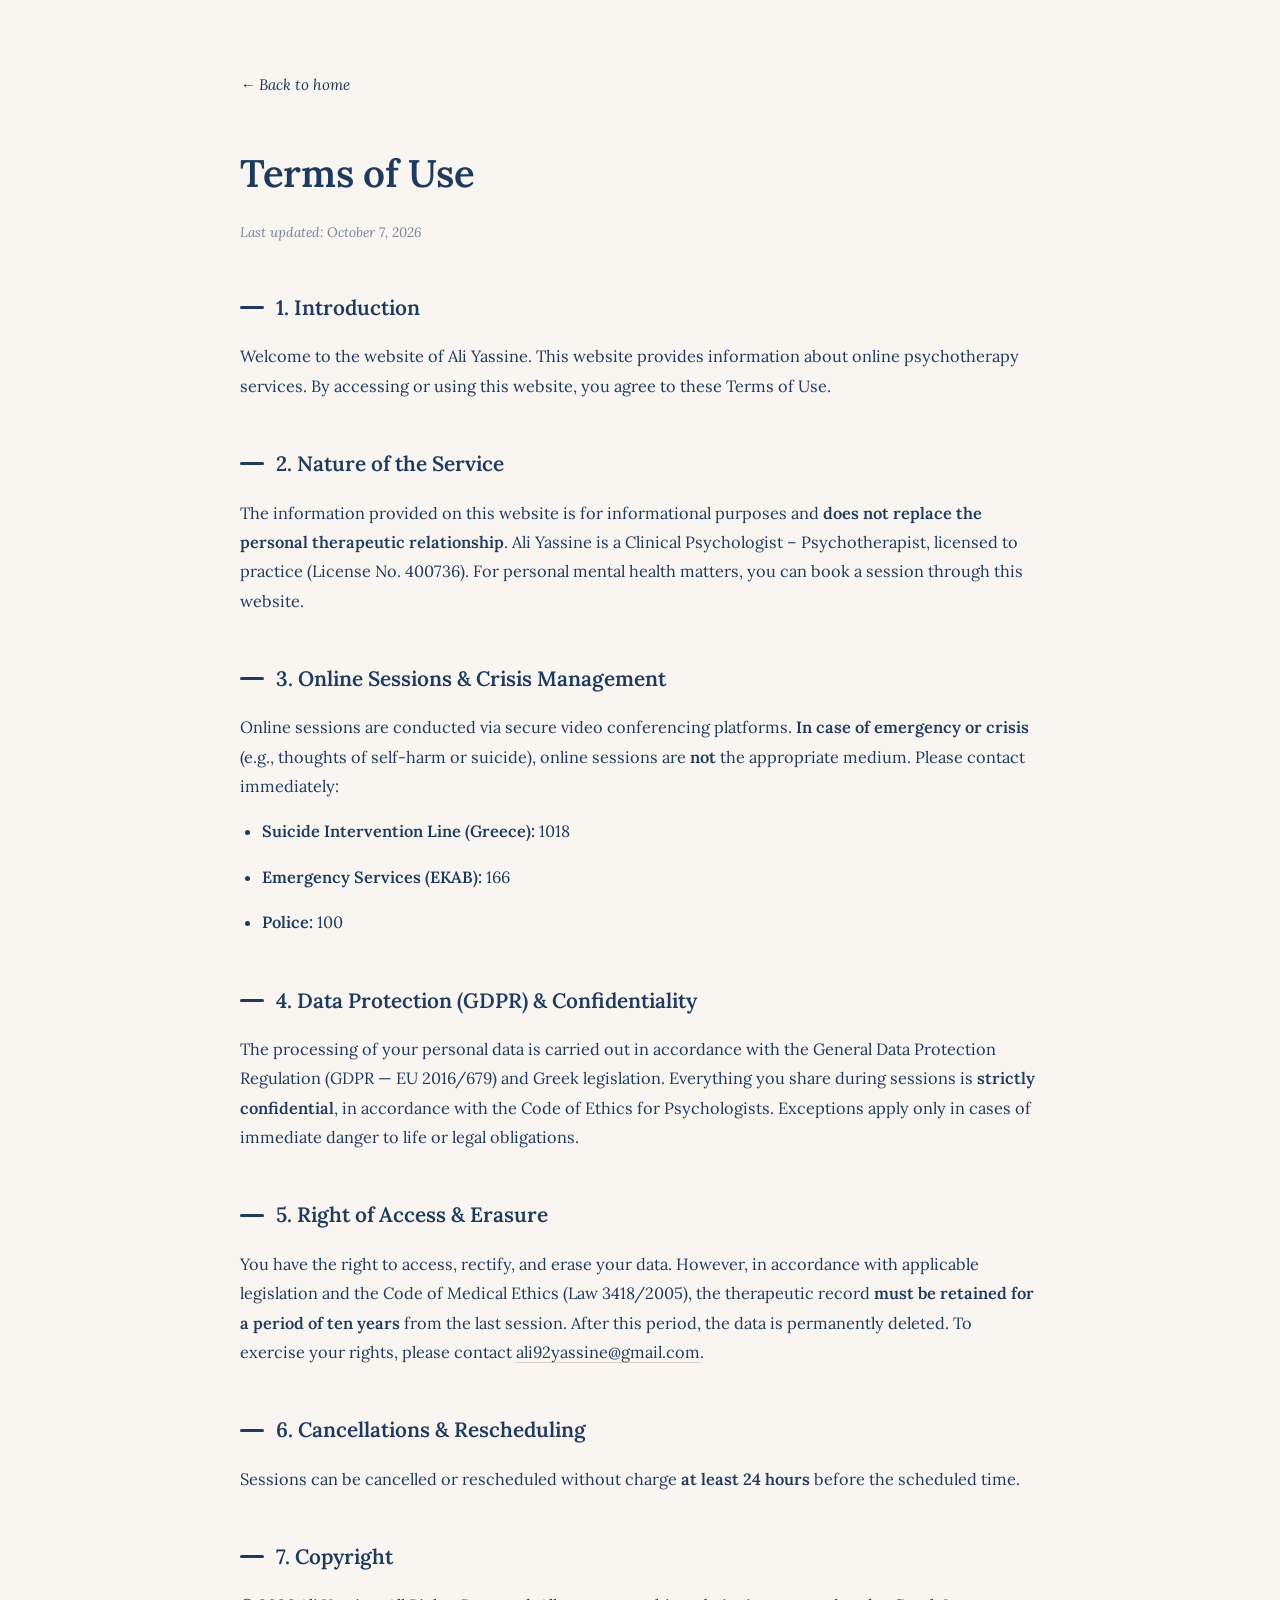
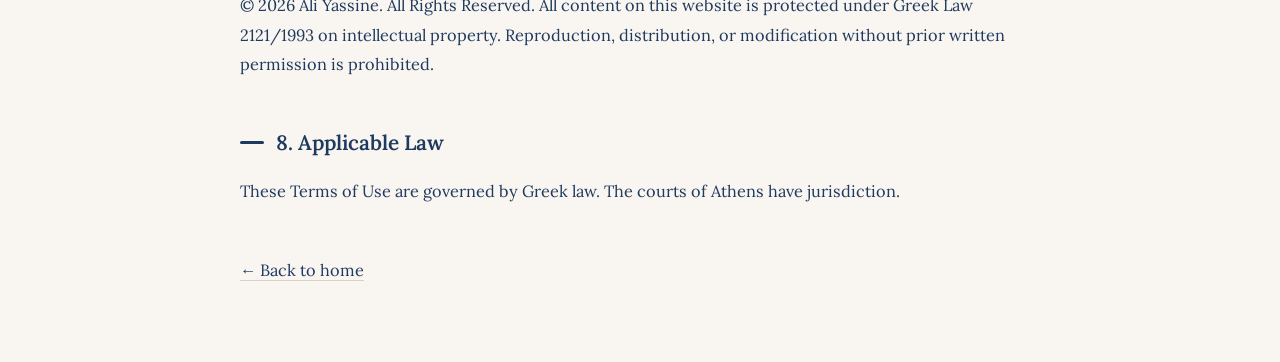
==== terms-en.html @ b105e035 "Add files via upload" ====
<!DOCTYPE html>
<html lang="en">
<head>
    <meta charset="UTF-8">
    <meta name="viewport" content="width=device-width, initial-scale=1.0">
    <title>Terms of Use | Ali Yassine</title>
    <link href="https://fonts.googleapis.com/css2?family=Lora:ital,wght@0,400;0,600;1,400&display=swap" rel="stylesheet">
    <style>
        * { margin: 0; padding: 0; box-sizing: border-box; }
        body { font-family: 'Lora', 'Georgia', serif; background-color: #F9F5F0; color: #1F3A5F; line-height: 1.8; padding: 70px 20px 60px; -webkit-font-smoothing: antialiased; }
        .container { max-width: 800px; margin: 0 auto; }
        .back-link { display: inline-block; font-size: 0.95rem; font-style: italic; color: #1F3A5F; text-decoration: none; border-bottom: 1px solid transparent; transition: all 0.25s ease; margin-bottom: 40px; }
        .back-link:hover { border-bottom-color: #7B8D7C; color: #7B8D7C; }
        .back-link::before { content: '← '; }
        h1 { font-size: 2.4rem; font-weight: 600; margin-bottom: 12px; color: #1F3A5F; letter-spacing: -0.3px; }
        .last-updated { font-size: 0.85rem; font-style: italic; color: #1F3A5F; opacity: 0.6; margin-bottom: 44px; }
        h2 { font-size: 1.3rem; font-weight: 600; margin-top: 44px; margin-bottom: 16px; color: #1F3A5F; }
        h2::before { content: ''; display: inline-block; width: 24px; height: 3px; background: #1F3A5F; border-radius: 2px; margin-right: 12px; vertical-align: middle; position: relative; top: -2px; }
        p, li { font-size: 1.02rem; margin-bottom: 16px; color: #1F3A5F; }
        ul { padding-left: 22px; margin-bottom: 16px; }
        a { color: #1F3A5F; text-decoration: none; border-bottom: 1px solid #DCD0C4; transition: all 0.2s; }
        a:hover { border-bottom-color: #7B8D7C; color: #7B8D7C; }
        strong { font-weight: 600; }
    </style>
</head>
<body>
    <div class="container">
        <a href="index.html" class="back-link">Back to home</a>
        <h1>Terms of Use</h1>
        <p class="last-updated">Last updated: October 7, 2026</p>

        <h2>1. Introduction</h2>
        <p>Welcome to the website of Ali Yassine. This website provides information about online psychotherapy services. By accessing or using this website, you agree to these Terms of Use.</p>

        <h2>2. Nature of the Service</h2>
        <p>The information provided on this website is for informational purposes and <strong>does not replace the personal therapeutic relationship</strong>. Ali Yassine is a Clinical Psychologist – Psychotherapist, licensed to practice (License No. 400736). For personal mental health matters, you can book a session through this website.</p>

        <h2>3. Online Sessions &amp; Crisis Management</h2>
        <p>Online sessions are conducted via secure video conferencing platforms. <strong>In case of emergency or crisis</strong> (e.g., thoughts of self-harm or suicide), online sessions are <strong>not</strong> the appropriate medium. Please contact immediately:</p>
        <ul>
            <li><strong>Suicide Intervention Line (Greece):</strong> 1018</li>
            <li><strong>Emergency Services (EKAB):</strong> 166</li>
            <li><strong>Police:</strong> 100</li>
        </ul>

        <h2>4. Data Protection (GDPR) &amp; Confidentiality</h2>
        <p>The processing of your personal data is carried out in accordance with the General Data Protection Regulation (GDPR — EU 2016/679) and Greek legislation. Everything you share during sessions is <strong>strictly confidential</strong>, in accordance with the Code of Ethics for Psychologists. Exceptions apply only in cases of immediate danger to life or legal obligations.</p>

        <h2>5. Right of Access &amp; Erasure</h2>
        <p>You have the right to access, rectify, and erase your data. However, in accordance with applicable legislation and the Code of Medical Ethics (Law 3418/2005), the therapeutic record <strong>must be retained for a period of ten years</strong> from the last session. After this period, the data is permanently deleted. To exercise your rights, please contact <a href="mailto:ali92yassine@gmail.com">ali92yassine@gmail.com</a>.</p>

        <h2>6. Cancellations &amp; Rescheduling</h2>
        <p>Sessions can be cancelled or rescheduled without charge <strong>at least 24 hours</strong> before the scheduled time.</p>

        <h2>7. Copyright</h2>
        <p>© 2026 Ali Yassine. All Rights Reserved. All content on this website is protected under Greek Law 2121/1993 on intellectual property. Reproduction, distribution, or modification without prior written permission is prohibited.</p>

        <h2>8. Applicable Law</h2>
        <p>These Terms of Use are governed by Greek law. The courts of Athens have jurisdiction.</p>

        <p style="margin-top: 50px;"><a href="index.html">← Back to home</a></p>
    </div>
</body>
</html>
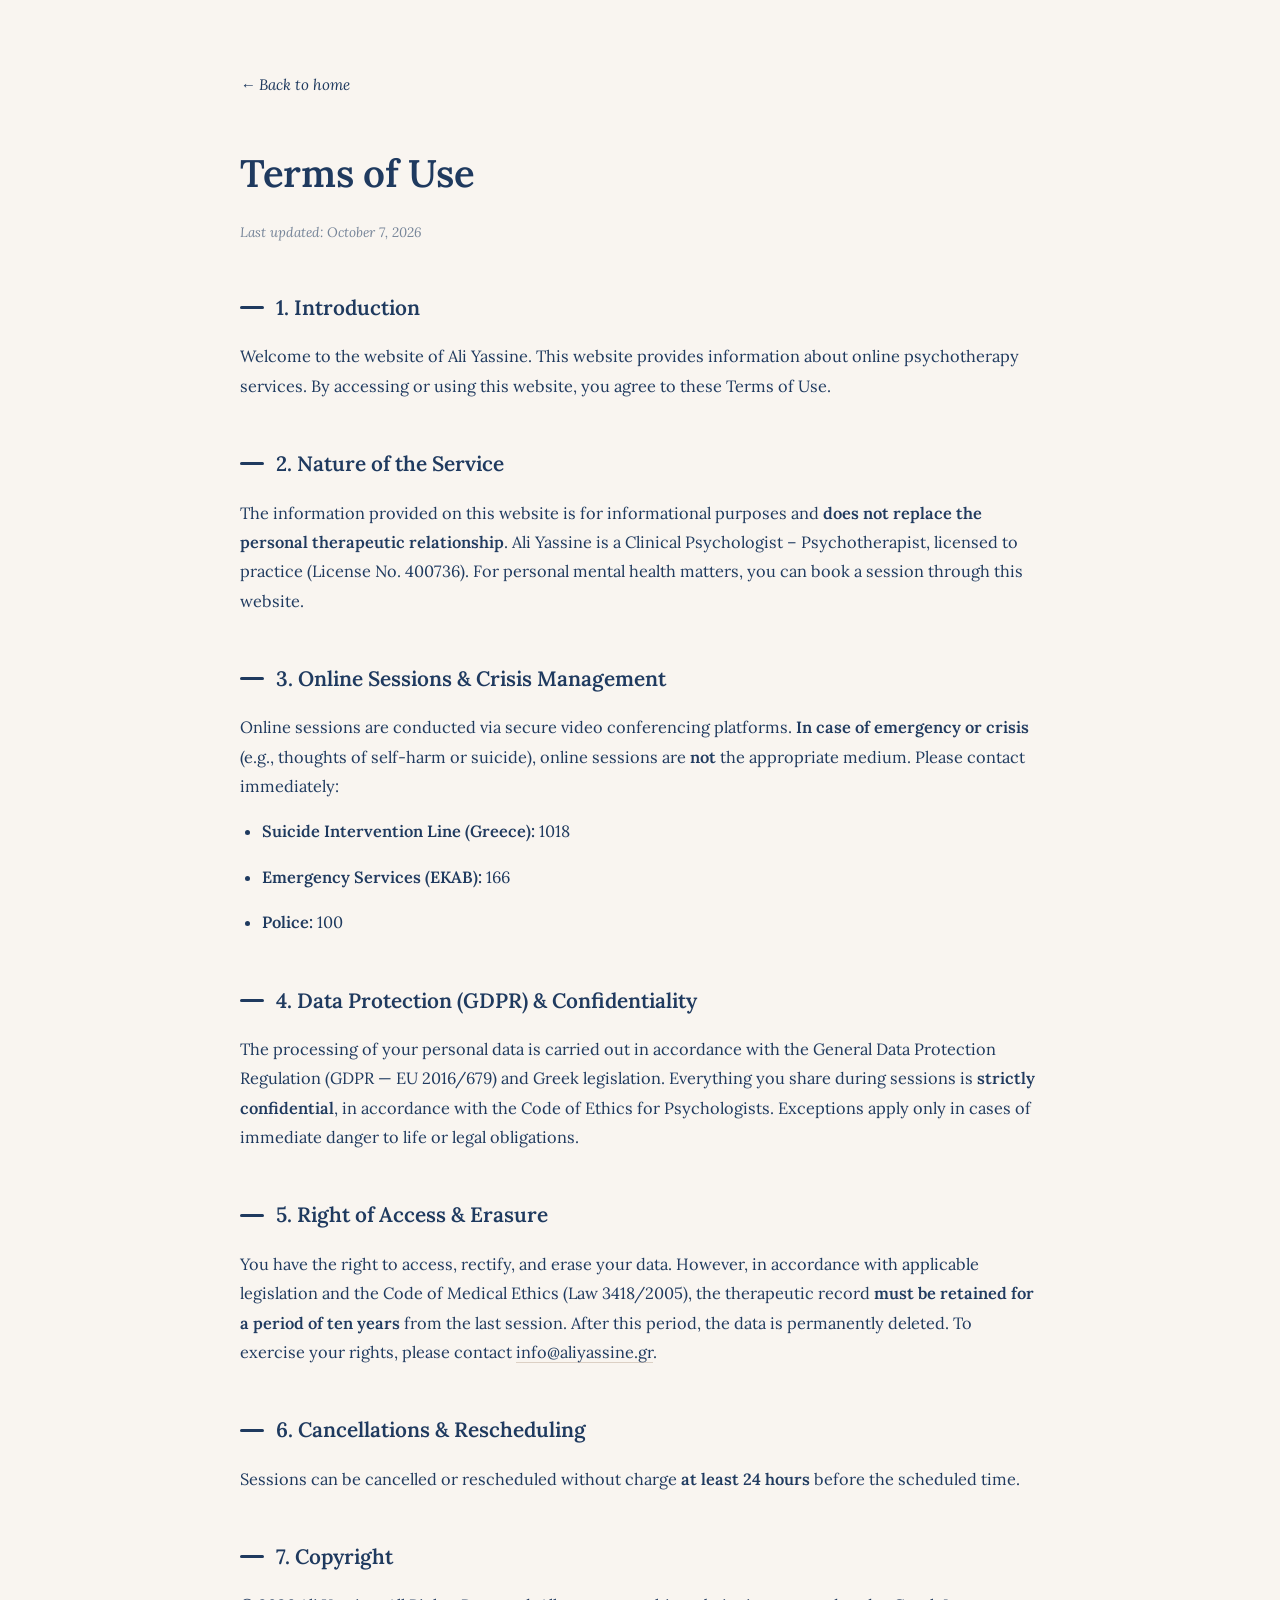
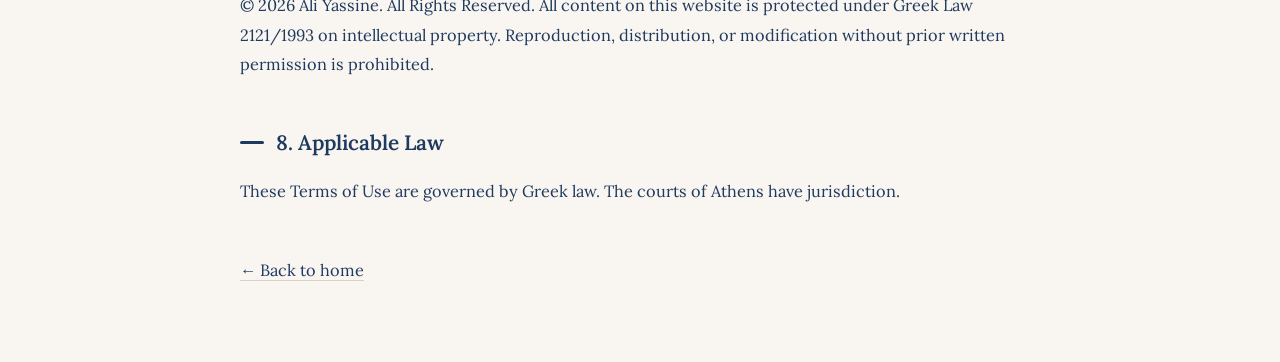
==== commit d2721a3c: "Update terms-en.html" ====
--- a/terms-en.html
+++ b/terms-en.html
@@ -47,7 +47,7 @@
         <p>The processing of your personal data is carried out in accordance with the General Data Protection Regulation (GDPR — EU 2016/679) and Greek legislation. Everything you share during sessions is <strong>strictly confidential</strong>, in accordance with the Code of Ethics for Psychologists. Exceptions apply only in cases of immediate danger to life or legal obligations.</p>
 
         <h2>5. Right of Access &amp; Erasure</h2>
-        <p>You have the right to access, rectify, and erase your data. However, in accordance with applicable legislation and the Code of Medical Ethics (Law 3418/2005), the therapeutic record <strong>must be retained for a period of ten years</strong> from the last session. After this period, the data is permanently deleted. To exercise your rights, please contact <a href="mailto:ali92yassine@gmail.com">ali92yassine@gmail.com</a>.</p>
+        <p>You have the right to access, rectify, and erase your data. However, in accordance with applicable legislation and the Code of Medical Ethics (Law 3418/2005), the therapeutic record <strong>must be retained for a period of ten years</strong> from the last session. After this period, the data is permanently deleted. To exercise your rights, please contact <a href="mailto:info@aliyassine.gr">info@aliyassine.gr</a>.</p>
 
         <h2>6. Cancellations &amp; Rescheduling</h2>
         <p>Sessions can be cancelled or rescheduled without charge <strong>at least 24 hours</strong> before the scheduled time.</p>
